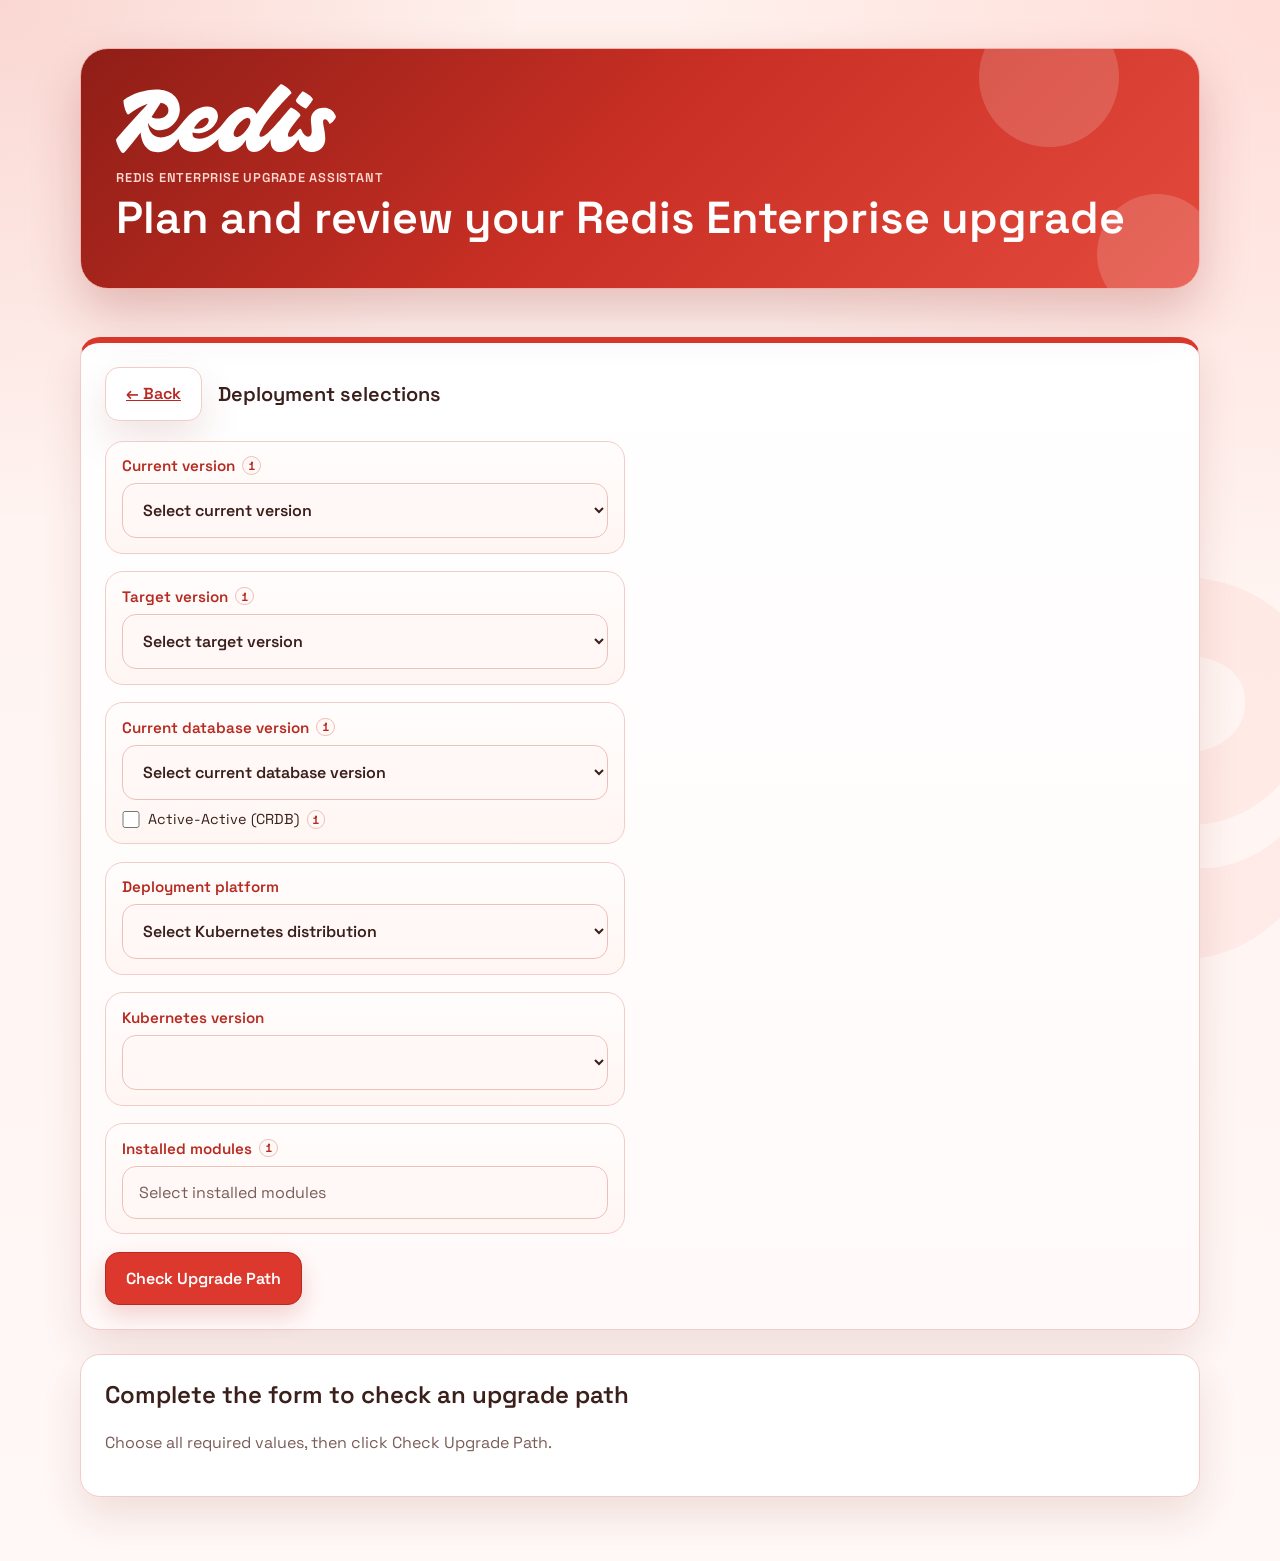
==== kubernetes.html @ 8562b515 "beta1" ====
<!DOCTYPE html>
<html lang="en">
  <head>
    <meta charset="UTF-8" />
    <meta name="viewport" content="width=device-width, initial-scale=1.0" />
    <title>Kubernetes Upgrade · Redis Enterprise Upgrade Pathfinder</title>
    <link rel="stylesheet" href="styles.css" />
  </head>
  <body data-page-type="kubernetes">
    <main class="page-shell">
      <section id="form-view" class="view-stack">
        <section class="hero">
          <img
            class="hero-logo"
            src="./assets/images/SVG/Redis_Logo_White_RGB.svg"
            alt="Redis"
          />
          <p class="eyebrow">Redis Enterprise upgrade assistant</p>
          <h1>Plan and review your Redis Enterprise upgrade</h1>
        </section>

        <section class="card controls-card" aria-labelledby="controls-title">
          <div class="card-heading">
            <a href="index.html" class="secondary-button">← Back</a>
            <h2 id="controls-title">Deployment selections</h2>
          </div>

          <form class="controls-grid" aria-label="Upgrade selections">
          <div class="field field-with-help">
            <div class="field-label-row">
              <label for="source-version" class="field-label">Current version</label>
              <button
                type="button"
                class="field-help-toggle"
                aria-label="How to find the current cluster version"
                aria-controls="source-version-help"
                aria-expanded="false"
              >
                i
              </button>
            </div>
            <select id="source-version"></select>
            <aside id="source-version-help" class="field-help-panel" hidden>
              Check the current cluster version with <a href="https://redis.io/docs/latest/operate/rs/references/cli-utilities/rladmin/status/" target="_blank" rel="noreferrer">rladmin status</a> or <a href="https://redis.io/docs/latest/operate/rs/references/rest-api/" target="_blank" rel="noreferrer">REST API</a>
              <code class="field-command">curl -k -u &lt;user&gt;:&lt;password&gt; https://&lt;cluster-host&gt;:9443/v1/nodes | jq -r '.[0].software_version'</code>
              <span class="field-example">Example returned software_version: 7.22.2-41</span>
            </aside>
          </div>

          <div class="field field-with-help">
            <div class="field-label-row">
              <label for="target-version" class="field-label">Target version</label>
              <button
                type="button"
                class="field-help-toggle"
                aria-label="How to choose the target cluster version"
                aria-controls="target-version-help"
                aria-expanded="false"
              >
                i
              </button>
            </div>
            <select id="target-version"></select>
            <aside id="target-version-help" class="field-help-panel" hidden>
              Check <a href="https://redis.io/docs/latest/operate/kubernetes/release-notes/" target="_blank" rel="noreferrer">Redis Enterprise for Kubernetes release notes</a> for the version you plan to upgrade to so you can review version-specific changes and upgrade considerations
            </aside>
          </div>

          <div class="field field-with-help">
            <div class="field-label-row">
              <label for="database-version" class="field-label">Current database version</label>
              <button
                type="button"
                class="field-help-toggle"
                aria-label="How to choose the current database version"
                aria-controls="database-version-help"
                aria-expanded="false"
              >
                i
              </button>
            </div>
            <select id="database-version"></select>
            <aside id="database-version-help" class="field-help-panel field-help-panel-wide" hidden>
              Check the current database version with <a href="https://redis.io/docs/latest/operate/rs/references/cli-utilities/rladmin/status/" target="_blank" rel="noreferrer">rladmin status extra all</a> or <a href="https://redis.io/docs/latest/operate/rs/references/rest-api/" target="_blank" rel="noreferrer">REST API</a>
              <code class="field-command">curl -k -u &lt;user&gt;:&lt;password&gt; https://&lt;cluster-host&gt;:9443/v1/bdbs | jq '.[] | {name, uid, redis_version}'</code>
              <span class="field-example">Example returned redis_version: 7.4.3</span>
            </aside>
            <div class="active-active-row">
              <label class="active-active-label">
                <input type="checkbox" id="active-active" />
                Active-Active (CRDB)
              </label>
              <button
                type="button"
                class="field-help-toggle"
                aria-label="What is Active-Active (CRDB)"
                aria-controls="active-active-help"
                aria-expanded="false"
              >
                i
              </button>
            </div>
            <aside id="active-active-help" class="field-help-panel field-help-panel-wide" hidden>
              <span>Active-Active databases, also known as CRDB (Conflict-free Replicated Databases), replicate data across multiple Redis Enterprise clusters in different geographic locations. Each participating cluster holds a full copy of the data and can accept both read and write operations locally.</span>
              <span>Upgrading an Active-Active deployment requires a dedicated procedure that coordinates the upgrade across all participating clusters. All clusters must be upgraded to the target Redis Enterprise version before the CRDB configuration itself is upgraded.</span>
            </aside>
          </div>

          <div id="k8s-distribution-field" class="field">
            <label for="k8s-distribution" class="field-label">Deployment platform</label>
            <select id="k8s-distribution"></select>
          </div>

          <div id="k8s-version-field" class="field" hidden>
            <label for="k8s-version" class="field-label">Kubernetes version</label>
            <select id="k8s-version"></select>
          </div>


          <div class="field field-with-help">
            <div class="field-label-row">
              <span id="installed-modules-label" class="field-label">Installed modules</span>
              <button
                type="button"
                class="field-help-toggle"
                aria-label="How to find installed modules"
                aria-controls="installed-modules-help"
                aria-expanded="false"
              >
                i
              </button>
            </div>
            <div
              id="installed-modules"
              class="module-selector"
              role="group"
              aria-labelledby="installed-modules-label"
              aria-disabled="true"
            ></div>
            <aside id="installed-modules-help" class="field-help-panel field-help-panel-wide" hidden>
              Check installed modules with <a href="https://redis.io/docs/latest/operate/rs/references/rest-api/" target="_blank" rel="noreferrer">REST API</a>
              <code class="field-command">curl -k -u &lt;user&gt;:&lt;password&gt; https://&lt;cluster-host&gt;:9443/v1/bdbs | jq '.[] | {name, uid, redis_version, module_list}'</code>
            </aside>
          </div>

            <div class="form-actions">
              <button id="update-guide" class="primary-button" type="button">Check Upgrade Path</button>
            </div>
          </form>
        </section>

        <section id="form-output" class="guide-output" aria-live="polite"></section>
      </section>
    </main>

    <script type="module" src="app.js"></script>
  </body>
</html>
---- styles.css ----
@font-face {
  font-family: 'Space Grotesk';
  src: url('./assets/fonts/Space_Grotesk/static/SpaceGrotesk-Regular.ttf') format('truetype');
  font-style: normal;
  font-weight: 400;
  font-display: swap;
}

@font-face {
  font-family: 'Space Grotesk';
  src: url('./assets/fonts/Space_Grotesk/static/SpaceGrotesk-SemiBold.ttf') format('truetype');
  font-style: normal;
  font-weight: 600;
  font-display: swap;
}

@font-face {
  font-family: 'Space Mono';
  src: url('./assets/fonts/Space_Mono/SpaceMono-Regular.ttf') format('truetype');
  font-style: normal;
  font-weight: 400;
  font-display: swap;
}

:root {
  color-scheme: light;
  --bg: #fff4f1;
  --surface: #ffffff;
  --surface-alt: #fff8f6;
  --border: #f2cdc7;
  --text: #3a1f1b;
  --muted: #7a5d58;
  --accent: #dc382d;
  --accent-strong: #b72a21;
  --accent-soft: #ffe0dc;
  --success: #1d7a46;
  --warning: #8f5a00;
  --warning-bg: #fff4d6;
  --danger: #9a2d2d;
  --danger-bg: #ffe3e3;
  --shadow: 0 18px 40px rgba(126, 35, 28, 0.12);
  font-family: 'Space Grotesk', Inter, ui-sans-serif, system-ui, -apple-system, BlinkMacSystemFont, sans-serif;
}

* {
  box-sizing: border-box;
}

body {
  position: relative;
  margin: 0;
  min-height: 100vh;
  background:
    radial-gradient(circle at top left, rgba(220, 56, 45, 0.14), transparent 26%),
    radial-gradient(circle at top right, rgba(255, 168, 160, 0.28), transparent 30%),
    linear-gradient(180deg, #fff1ed 0%, var(--bg) 34%, #fff8f6 100%);
  color: var(--text);
  font-family: 'Space Grotesk', Inter, ui-sans-serif, system-ui, -apple-system, BlinkMacSystemFont, sans-serif;
  overflow-x: hidden;
}

body::before {
  content: '';
  position: fixed;
  right: -4rem;
  bottom: -5rem;
  width: min(34vw, 420px);
  height: min(34vw, 420px);
  background: url('./assets/images/SVG/Redis_Mark_Red_RGB.svg') center / contain no-repeat;
  opacity: 0.06;
  pointer-events: none;
  z-index: 0;
}

button,
select {
  font: inherit;
}

.page-shell {
  position: relative;
  z-index: 1;
  width: min(1120px, calc(100% - 2rem));
  margin: 0 auto;
  padding: 3rem 0 4rem;
}

.view-stack,
.results-view {
  display: grid;
  gap: 1.5rem;
}

.hero {
  position: relative;
  margin-bottom: 1.5rem;
  padding: 2.2rem;
  overflow: hidden;
  border: 1px solid #f0b4ac;
  border-radius: 28px;
  background: linear-gradient(135deg, #8f1e17 0%, #c92f24 48%, #e44a3c 100%);
  box-shadow: 0 24px 50px rgba(143, 30, 23, 0.24);
}

.hero-logo {
  position: relative;
  z-index: 1;
  display: block;
  width: clamp(144px, 18vw, 220px);
  max-width: 100%;
  margin-bottom: 1rem;
}

.hero::before,
.hero::after {
  content: '';
  position: absolute;
  border-radius: 50%;
  opacity: 0.18;
  background: rgba(255, 255, 255, 0.9);
}

.hero::before {
  top: -42px;
  right: 80px;
  width: 140px;
  height: 140px;
}

.hero::after {
  right: -18px;
  bottom: -26px;
  width: 120px;
  height: 120px;
}

.eyebrow {
  margin: 0 0 0.5rem;
  position: relative;
  z-index: 1;
  color: #ffd8d1;
  font-weight: 700;
  letter-spacing: 0.06em;
  text-transform: uppercase;
  font-size: 0.8rem;
}

h1,
h2,
h3,
h4,
p {
  margin-top: 0;
}

h1,
h2,
h3,
h4,
.eyebrow,
.card-heading h2 {
  font-family: 'Space Grotesk', Inter, ui-sans-serif, system-ui, sans-serif;
  font-weight: 600;
}

h1 {
  position: relative;
  z-index: 1;
  margin-bottom: 0.75rem;
  font-size: clamp(1.9rem, 3.5vw, 2.85rem);
  line-height: 1.05;
  color: #ffffff;
}

.card,
.guide-panel,
.guide-section {
  background: var(--surface);
  border: 1px solid var(--border);
  border-radius: 20px;
  box-shadow: var(--shadow);
}

.controls-card {
  padding: 1.5rem;
  border-top: 6px solid var(--accent);
  background: linear-gradient(180deg, #ffffff 0%, #fffaf9 100%);
}

.card-heading {
  display: flex;
  gap: 1rem;
  align-items: center;
  margin-bottom: 1.25rem;
}

.card-heading h2 {
  margin-bottom: 0;
  font-size: 1.25rem;
}

.controls-grid {
  display: grid;
  grid-template-columns: 1fr;
  gap: 1.1rem;
  max-width: 520px;
}

.form-actions {
  display: flex;
  justify-content: flex-start;
}

.results-actions {
  display: flex;
  justify-content: flex-start;
}

.results-hero {
  display: flex;
  align-items: flex-start;
  justify-content: space-between;
  gap: 1rem;
  padding: 1.5rem;
}

.results-eyebrow {
  color: var(--accent-strong);
}

.results-intro {
  margin-bottom: 0;
}

.field {
  display: grid;
  gap: 0.5rem;
  font-weight: 600;
  position: relative;
  padding: 0.9rem 1rem;
  border: 1px solid var(--border);
  border-radius: 18px;
  background: linear-gradient(180deg, #fffdfc 0%, #fff6f3 100%);
}

.field > span,
.field-label {
  font-size: 0.95rem;
  color: var(--accent-strong);
}

.active-active-row {
  display: flex;
  align-items: center;
  gap: 0.5rem;
  margin-top: 0.15rem;
}

.active-active-label {
  display: inline-flex;
  align-items: center;
  gap: 0.5rem;
  font-size: 0.9rem;
  font-weight: 400;
  color: var(--text);
  cursor: pointer;
}

.active-active-label input[type='checkbox'] {
  width: 1.1rem;
  height: 1.1rem;
  margin: 0;
  accent-color: var(--accent);
  cursor: pointer;
}

.active-active-panel ol {
  margin: 0.5rem 0 0;
  padding-left: 1.2rem;
  color: var(--text);
  line-height: 1.65;
}

.active-active-panel li + li {
  margin-top: 0.45rem;
}

.field-label-row {
  display: inline-flex;
  align-items: center;
  gap: 0.45rem;
}

.field-help-toggle {
  display: inline-flex;
  align-items: center;
  justify-content: center;
  width: 1.15rem;
  height: 1.15rem;
  border: 1px solid #efc0b8;
  border-radius: 999px;
  background: var(--surface-alt);
  color: var(--accent-strong);
  font-family: 'Space Mono', monospace;
  font-size: 0.72rem;
  line-height: 1;
  cursor: pointer;
  padding: 0;
}

.field-help-panel {
  position: absolute;
  top: 0.8rem;
  left: calc(100% + 1rem);
  z-index: 20;
  width: min(28rem, calc(100vw - 4rem));
  padding: 0.95rem 1rem;
  border: 1px solid var(--border);
  border-radius: 18px;
  background: linear-gradient(180deg, #ffffff 0%, #fffaf9 100%);
  box-shadow: 0 18px 34px rgba(68, 17, 10, 0.14);
  gap: 0.4rem;
  font-size: 0.78rem;
  font-weight: 400;
  line-height: 1.45;
  color: var(--muted);
}

.field-help-panel-wide {
  width: min(32rem, calc(100vw - 4rem));
}

.field-with-help.help-open .field-help-panel {
  display: grid;
}

.field-help-toggle:hover,
.field-help-toggle:focus,
.field-with-help.help-open .field-help-toggle {
  box-shadow: 0 0 0 3px rgba(220, 56, 45, 0.14);
  outline: none;
}

.field-help-panel a {
  color: var(--accent-strong);
}

.field-command,
.field-example {
  font-family: 'Space Mono', monospace;
  font-size: 0.76rem;
}

.field-command {
  display: block;
  overflow-wrap: break-word;
}

@media (max-width: 900px) {
  .field-help-panel {
    top: calc(100% + 0.55rem);
    left: 0;
  }
}

.field select {
  width: 100%;
  padding: 0.95rem 1rem;
  border: 1px solid #efc0b8;
  border-radius: 14px;
  background: var(--surface-alt);
  color: var(--text);
  box-shadow: inset 0 1px 0 rgba(255, 255, 255, 0.7);
}

.module-selector {
  display: grid;
  gap: 0.7rem;
  width: 100%;
  padding: 0.95rem 1rem;
  border: 1px solid #efc0b8;
  border-radius: 14px;
  background: var(--surface-alt);
  color: var(--text);
  box-shadow: inset 0 1px 0 rgba(255, 255, 255, 0.7);
}

.module-selector[aria-disabled='true'] {
  color: var(--muted);
}

.module-selector:focus-within {
  outline: 3px solid rgba(220, 56, 45, 0.18);
  outline-offset: 2px;
}

.module-selector-placeholder,
.module-selector-empty,
.module-selector-helper,
.module-option-meta {
  font-weight: 400;
  color: var(--muted);
}

.module-selector-list {
  display: grid;
  gap: 0.7rem;
}

.module-option {
  display: grid;
  grid-template-columns: auto 1fr;
  gap: 0.7rem;
  align-items: start;
  font-weight: 400;
  color: var(--text);
}

.module-option input {
  margin: 0.18rem 0 0;
  accent-color: var(--accent);
}

.module-option-copy {
  display: grid;
  gap: 0.18rem;
}

.module-option-label {
  color: var(--text);
}

.module-option-meta,
.module-selector-helper,
.module-selector-empty {
  font-size: 0.82rem;
  line-height: 1.45;
}

code {
  font-family: 'Space Mono', ui-monospace, SFMono-Regular, Menlo, Consolas, monospace;
  font-size: 0.95em;
}

.field select:focus {
  outline: 3px solid rgba(220, 56, 45, 0.18);
  outline-offset: 2px;
}

.primary-button {
  border: 1px solid var(--accent-strong);
  border-radius: 14px;
  padding: 0.95rem 1.25rem;
  background: var(--accent);
  color: #ffffff;
  font-weight: 600;
  box-shadow: 0 10px 24px rgba(183, 42, 33, 0.2);
  cursor: pointer;
}

.primary-button:hover {
  background: var(--accent-strong);
}

.secondary-button {
  border: 1px solid var(--border);
  border-radius: 14px;
  padding: 0.95rem 1.25rem;
  background: var(--surface);
  color: var(--accent-strong);
  font-weight: 600;
  box-shadow: var(--shadow);
  cursor: pointer;
}

.secondary-button:hover {
  background: #fff6f3;
}

.primary-button:focus {
  outline: 3px solid rgba(220, 56, 45, 0.18);
  outline-offset: 2px;
}

.secondary-button:focus {
  outline: 3px solid rgba(220, 56, 45, 0.18);
  outline-offset: 2px;
}

.guide-output {
  display: grid;
  gap: 1.25rem;
}

.start-upgrade-guide-wrapper {
  display: flex;
  justify-content: center;
  margin-top: 0.5rem;
}

.start-upgrade-guide-button {
  font-size: 1rem;
  padding: 1rem 2rem;
}

.guide-panel {
  padding: 1.5rem;
}

.results-summary-card {
  padding: 1.5rem;
}

.results-summary-list {
  margin: 0;
  display: grid;
  grid-template-columns: repeat(auto-fit, minmax(220px, 1fr));
  gap: 0.9rem 1.25rem;
}

.results-summary-list div {
  display: grid;
  gap: 0.2rem;
}

.results-summary-list dt {
  color: var(--accent-strong);
  font-size: 0.85rem;
  font-weight: 700;
}

.results-summary-list dd {
  margin: 0;
  color: var(--muted);
  line-height: 1.5;
}

.guide-title-row {
  display: flex;
  gap: 0;
  align-items: center;
}

.guide-title-row h2 {
  margin-bottom: 0;
}

.guide-section,
.reference-card {
  border: 1px solid var(--border);
  border-radius: 18px;
  background: #fffdfc;
}

.guide-section p,
.status-copy,
.unsupported-copy,
.reference-card p {
  color: var(--muted);
  line-height: 1.6;
}

.guide-section {
  padding: 1.1rem 1rem;
}

.guide-section ol,
.guide-section ul,
.unsupported-panel ul,
.reference-list {
  margin: 0;
  padding-left: 1.2rem;
  color: var(--text);
  line-height: 1.65;
}

.guide-section li + li,
.unsupported-panel li + li,
.reference-list li + li {
  margin-top: 0.45rem;
}

.warning-panel,
.unsupported-panel {
  padding: 1.15rem 1rem;
  border-radius: 18px;
}

.warning-panel {
  margin-top: 1.25rem;
  background: var(--warning-bg);
  border: 1px solid #f1d48a;
}

.warning-panel h3,
.unsupported-panel h3 {
  margin-bottom: 0.5rem;
}

.unsupported-panel {
  background: var(--danger-bg);
  border: 1px solid #f1b2b2;
}

.references {
  margin-top: 1.25rem;
}

.reference-list a {
  color: var(--accent);
  text-decoration: none;
}

.reference-list a:hover {
  text-decoration: underline;
}

/* ---------------------------------------------------------------------------
   Wizard
   --------------------------------------------------------------------------- */

.wizard {
  margin-top: 1.5rem;
}

.wizard-progress {
  display: flex;
  align-items: center;
  justify-content: space-between;
  gap: 1rem;
  margin-bottom: 1rem;
}

.wizard-step-indicator {
  font-size: 0.85rem;
  font-weight: 600;
  color: var(--muted);
  white-space: nowrap;
}

.wizard-step-dots {
  display: flex;
  gap: 0.5rem;
  align-items: center;
}

.wizard-dot {
  width: 10px;
  height: 10px;
  border: 2px solid var(--border);
  border-radius: 50%;
  padding: 0;
  background: var(--surface);
  cursor: pointer;
  transition: background 0.2s, border-color 0.2s;
}

.wizard-dot:hover {
  border-color: var(--accent);
}

.wizard-dot-active {
  background: var(--accent);
  border-color: var(--accent);
}

.wizard-step-panel {
  animation: wizard-fade-in 0.25s ease;
}

@keyframes wizard-fade-in {
  from {
    opacity: 0;
    transform: translateY(6px);
  }
  to {
    opacity: 1;
    transform: translateY(0);
  }
}

.wizard-step-title {
  margin-bottom: 0.75rem;
  font-size: 1.1rem;
}

.wizard-step-list {
  margin: 0.75rem 0 0.75rem 1.25rem;
  padding: 0;
  display: flex;
  flex-direction: column;
  gap: 0.65rem;
}

.wizard-step-list li {
  font-size: 0.88rem;
  color: var(--text);
  line-height: 1.55;
}

.wizard-step-list ul,
.wizard-step-list ol {
  margin: 0.45rem 0 0.25rem 1.25rem;
  padding: 0;
  display: flex;
  flex-direction: column;
  gap: 0.4rem;
}

.wizard-step-list ul {
  list-style: disc;
}

.wizard-step-list pre {
  margin: 0.5rem 0;
  padding: 0.6rem 0.85rem;
  background: var(--surface);
  border: 1px solid var(--border);
  border-radius: 8px;
  overflow-x: auto;
}

.wizard-step-list pre code {
  font-size: 0.82rem;
  line-height: 1.5;
  white-space: pre;
}

.wizard-step-ref {
  margin-top: 1.25rem;
  padding-top: 0.75rem;
  border-top: 1px solid var(--border);
}

.wizard-step-ref h4 {
  font-size: 0.78rem;
  font-weight: 600;
  color: var(--muted);
  margin-bottom: 0.35rem;
  text-transform: uppercase;
  letter-spacing: 0.04em;
}

.wizard-step-ref a {
  display: block;
  color: var(--accent);
  font-size: 0.85rem;
  text-decoration: none;
}

.wizard-step-ref a + a {
  margin-top: 0.3rem;
}

.wizard-step-ref a:hover {
  text-decoration: underline;
}

.wizard-nav {
  display: flex;
  justify-content: space-between;
  align-items: center;
  margin-top: 1rem;
  gap: 1rem;
}

.wizard-nav-button {
  min-width: 120px;
  padding: 0.75rem 1.25rem;
  font-size: 0.88rem;
}

@media (max-width: 860px) {
  .page-shell {
    width: min(100% - 1rem, 1120px);
    padding-top: 2rem;
  }

  .results-hero,
  .card-heading,
  .guide-title-row {
    align-items: flex-start;
    flex-direction: column;
  }
}

@media (max-width: 560px) {
  .controls-grid {
    grid-template-columns: 1fr;
  }
}

/* ---------------------------------------------------------------------------
   Path selection (intermediate version picker)
   --------------------------------------------------------------------------- */

.path-selection-content {
  padding: 0 1.5rem;
}

.path-options {
  display: flex;
  flex-direction: column;
  gap: 0.75rem;
  margin-top: 1rem;
}

.path-option {
  display: flex;
  align-items: flex-start;
  gap: 0.75rem;
  padding: 1rem;
  border: 1px solid #d1d5db;
  border-radius: 0.5rem;
  cursor: pointer;
  transition: border-color 0.15s ease, background-color 0.15s ease;
}

.path-option:hover {
  border-color: #6366f1;
  background-color: #f5f3ff;
}

.path-option input[type="radio"] {
  margin-top: 0.25rem;
  accent-color: #6366f1;
}

.path-option-label {
  display: flex;
  flex-direction: column;
  gap: 0.25rem;
}

.path-option-detail {
  font-size: 0.85rem;
  color: #6b7280;
}

.path-selection-actions {
  padding: 1rem 1.5rem;
  display: flex;
  justify-content: flex-end;
}

/* ── Landing page ─────────────────────────────────────────────────────────── */

.landing-options {
  display: grid;
  grid-template-columns: repeat(auto-fit, minmax(220px, 1fr));
  gap: 1rem;
  max-width: 680px;
}

.landing-option {
  display: flex;
  align-items: flex-start;
  gap: 0.85rem;
  padding: 1.1rem 1.2rem;
  border: 2px solid var(--border);
  border-radius: 18px;
  background: linear-gradient(180deg, #fffdfc 0%, #fff6f3 100%);
  cursor: pointer;
  transition: border-color 0.15s, box-shadow 0.15s;
}

.landing-option:hover {
  border-color: var(--accent);
  box-shadow: 0 0 0 3px rgba(220, 56, 45, 0.1);
}

.landing-option input[type='radio'] {
  margin-top: 0.2rem;
  accent-color: var(--accent);
  width: 1.1rem;
  height: 1.1rem;
  flex-shrink: 0;
  cursor: pointer;
}

.landing-option:has(input:checked) {
  border-color: var(--accent);
  background: linear-gradient(180deg, #fff6f3 0%, #ffe8e4 100%);
  box-shadow: 0 0 0 3px rgba(220, 56, 45, 0.12);
}

.landing-option-body {
  display: grid;
  gap: 0.25rem;
}

.landing-option-title {
  font-weight: 600;
  font-size: 1rem;
  color: var(--text);
}

.landing-option-description {
  font-weight: 400;
  font-size: 0.85rem;
  color: var(--muted);
  line-height: 1.4;
}
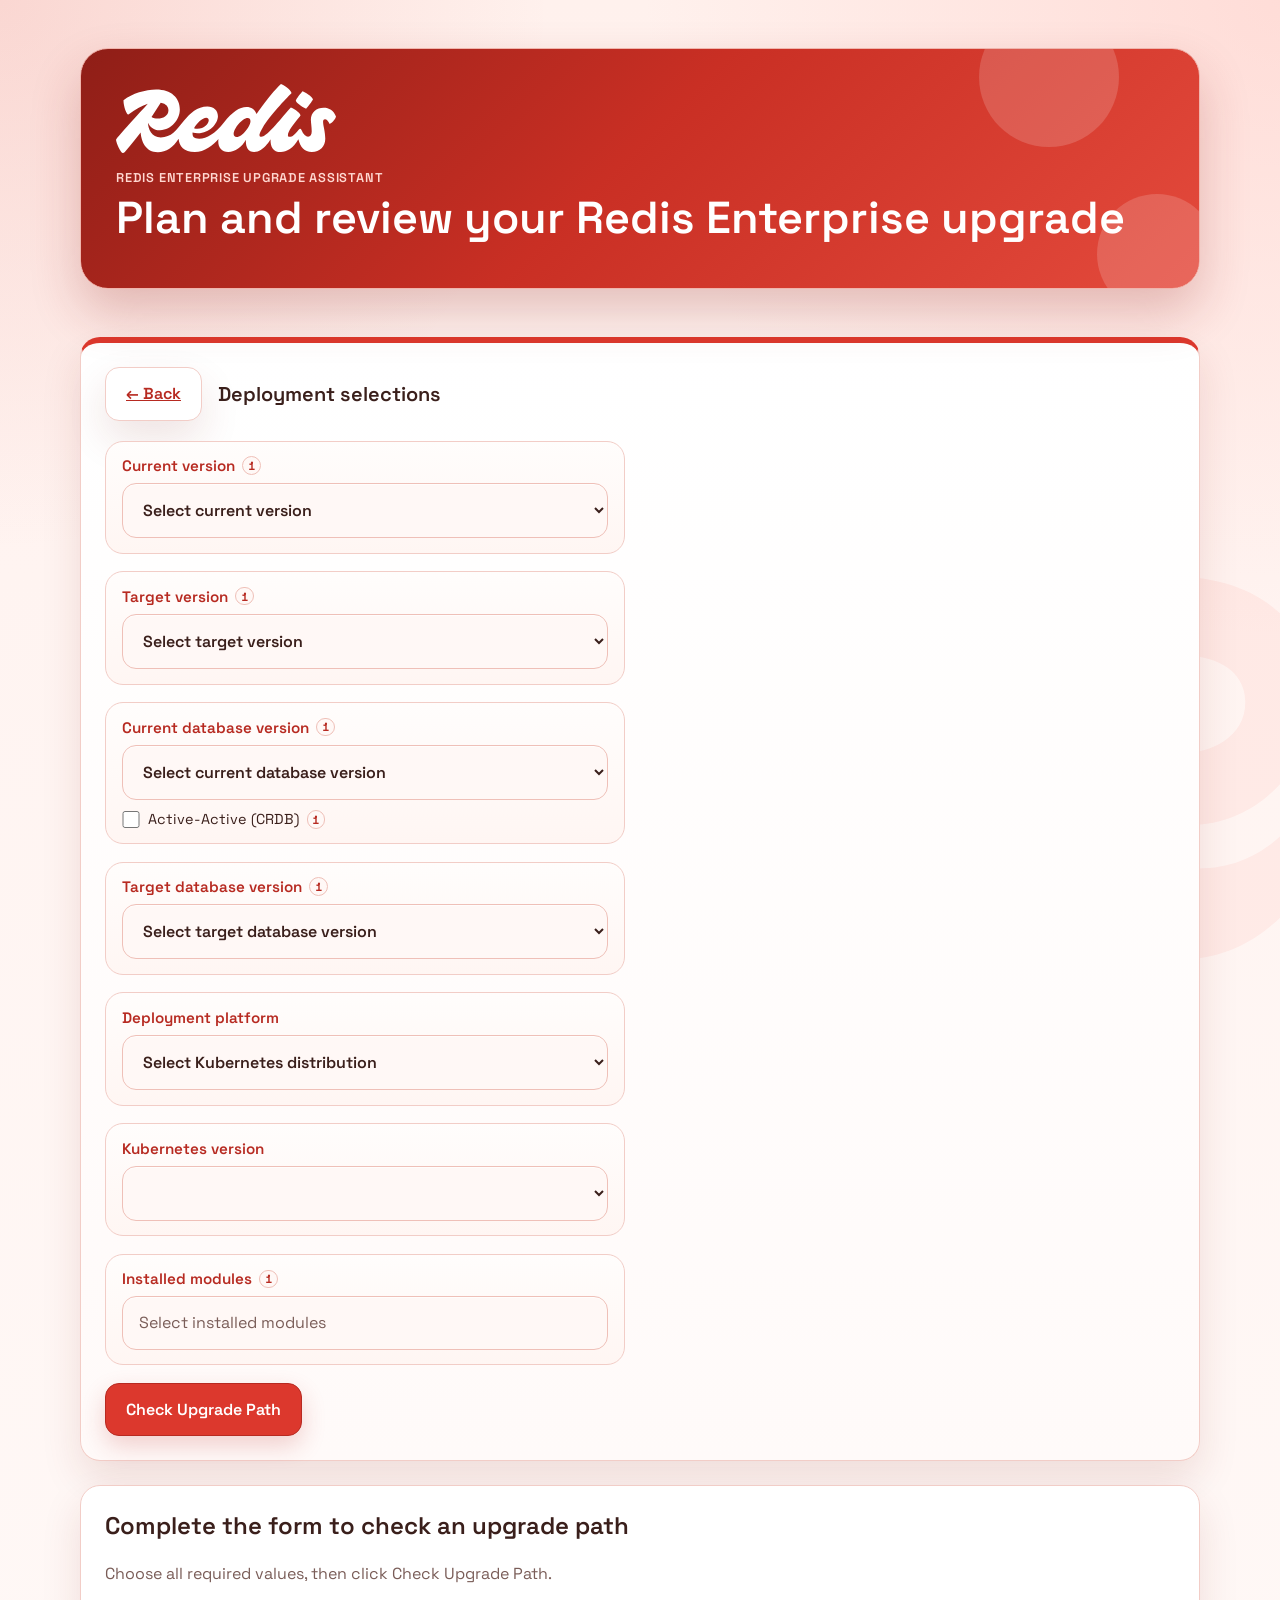
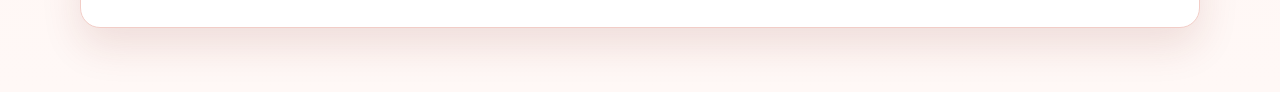
==== commit 0f0dca3a: "add pdf export + breaking changes" ====
--- a/kubernetes.html
+++ b/kubernetes.html
@@ -106,6 +106,25 @@
             </aside>
           </div>
 
+          <div class="field field-with-help">
+            <div class="field-label-row">
+              <label for="target-database-version" class="field-label">Target database version</label>
+              <button
+                type="button"
+                class="field-help-toggle"
+                aria-label="How to choose the target database version"
+                aria-controls="target-database-version-help"
+                aria-expanded="false"
+              >
+                i
+              </button>
+            </div>
+            <select id="target-database-version"></select>
+            <aside id="target-database-version-help" class="field-help-panel field-help-panel-wide" hidden>
+              The database version you plan to run after the upgrade. Only versions bundled with your target Redis Enterprise version and newer than your current database are offered. Pathfinder reports the Redis Community Edition breaking changes introduced across this jump so you can review command and behavior changes before upgrading.
+            </aside>
+          </div>
+
           <div id="k8s-distribution-field" class="field">
             <label for="k8s-distribution" class="field-label">Deployment platform</label>
             <select id="k8s-distribution"></select>
--- a/styles.css
+++ b/styles.css
@@ -560,6 +560,111 @@
   line-height: 1.6;
 }
 
+.process-summary-steps {
+  margin: 1rem 0 0;
+  padding-left: 2.25rem;
+  font-size: 1.05rem;
+  line-height: 1.6;
+  color: var(--text);
+  list-style: decimal;
+}
+
+.process-summary-steps li {
+  margin-bottom: 0.6rem;
+  padding-left: 0.35rem;
+}
+
+.process-summary-steps li:last-child {
+  margin-bottom: 0;
+}
+
+.process-summary-steps li::marker {
+  color: var(--accent-strong);
+  font-weight: 600;
+}
+
+.process-summary-steps strong {
+  color: var(--accent-strong);
+  font-weight: 600;
+}
+
+.process-summary-option {
+  margin-top: 1.25rem;
+  padding: 1rem 1.1rem;
+  background: var(--surface-alt);
+  border: 1px solid var(--border);
+  border-radius: 10px;
+}
+
+.process-summary-option:first-of-type {
+  margin-top: 1rem;
+}
+
+.process-summary-option .process-summary-steps {
+  margin-top: 0.5rem;
+}
+
+.process-summary-option-title {
+  margin: 0;
+  font-size: 1rem;
+  font-weight: 600;
+  color: var(--accent-strong);
+  letter-spacing: 0.02em;
+  text-transform: uppercase;
+}
+
+.process-summary-guidance {
+  margin-top: 0.85rem;
+  display: flex;
+  flex-direction: column;
+  gap: 0.6rem;
+  font-size: 0.95rem;
+  line-height: 1.55;
+}
+
+.process-summary-pros,
+.process-summary-cons {
+  padding: 0.65rem 0.85rem;
+  border-radius: 8px;
+  background: var(--surface);
+  border: 1px solid var(--border);
+}
+
+.process-summary-pros {
+  border-left: 3px solid var(--success);
+}
+
+.process-summary-cons {
+  border-left: 3px solid var(--warning);
+  background: var(--warning-bg);
+}
+
+.process-summary-guidance-label {
+  display: block;
+  font-weight: 600;
+  margin-bottom: 0.3rem;
+  color: var(--text);
+}
+
+.process-summary-pros .process-summary-guidance-label {
+  color: var(--success);
+}
+
+.process-summary-cons .process-summary-guidance-label {
+  color: var(--warning);
+}
+
+.process-summary-pros ul,
+.process-summary-cons ul {
+  margin: 0;
+  padding-left: 1.15rem;
+}
+
+.process-summary-pros li,
+.process-summary-cons li {
+  margin: 0.15rem 0;
+}
+
 .guide-section {
   padding: 1.1rem 1rem;
 }
@@ -612,6 +717,118 @@
 }
 
 .reference-list a:hover {
+  text-decoration: underline;
+}
+
+/* ---------------------------------------------------------------------------
+   Breaking changes (results summary card + wizard database step)
+   --------------------------------------------------------------------------- */
+
+.breaking-changes-area-list {
+  margin: 0.75rem 0 0;
+  padding-left: 1.1rem;
+  display: grid;
+  gap: 0.35rem;
+}
+
+.breaking-changes-area-list li {
+  font-size: 0.9rem;
+  line-height: 1.45;
+}
+
+.breaking-changes-gap {
+  margin-top: 0.85rem;
+  padding: 0.75rem 0.9rem;
+  background: var(--warning-bg);
+  border: 1px solid #f1d48a;
+  border-radius: 12px;
+  font-size: 0.85rem;
+}
+
+.breaking-changes-gap a,
+.breaking-changes-summary a {
+  color: var(--accent);
+  text-decoration: none;
+}
+
+.breaking-changes-gap a:hover,
+.breaking-changes-summary a:hover {
+  text-decoration: underline;
+}
+
+.breaking-changes-pointer {
+  margin-top: 0.85rem;
+  font-size: 0.82rem;
+  color: var(--muted);
+}
+
+.wizard-step-breaking-changes {
+  margin-top: 1.25rem;
+  padding: 1rem 1.1rem;
+  background: var(--surface-alt);
+  border: 1px solid var(--border);
+  border-radius: 16px;
+}
+
+.wizard-step-breaking-changes > h4 {
+  font-size: 0.78rem;
+  font-weight: 600;
+  color: var(--accent-strong);
+  margin-bottom: 0.45rem;
+  text-transform: uppercase;
+  letter-spacing: 0.04em;
+}
+
+.breaking-changes-entry {
+  margin-top: 0.9rem;
+  padding-top: 0.9rem;
+  border-top: 1px dashed var(--border);
+}
+
+.breaking-changes-entry:first-of-type {
+  border-top: none;
+  padding-top: 0;
+}
+
+.breaking-changes-entry h5 {
+  font-size: 0.95rem;
+  font-weight: 600;
+  margin-bottom: 0.4rem;
+}
+
+.breaking-changes-entry ul {
+  margin: 0.35rem 0 0;
+  padding-left: 1.1rem;
+  display: grid;
+  gap: 0.3rem;
+}
+
+.breaking-changes-entry li,
+.breaking-changes-entry p {
+  font-size: 0.88rem;
+  line-height: 1.5;
+}
+
+.breaking-changes-area {
+  margin-top: 0.6rem;
+}
+
+.breaking-changes-entry code {
+  background: var(--accent-soft);
+  padding: 0.05rem 0.3rem;
+  border-radius: 5px;
+  font-size: 0.82em;
+}
+
+.breaking-changes-source {
+  display: inline-block;
+  margin-top: 0.5rem;
+  color: var(--accent);
+  font-size: 0.82rem;
+  text-decoration: none;
+}
+
+.breaking-changes-source:hover {
   text-decoration: underline;
 }
 
@@ -901,3 +1118,239 @@
   color: var(--muted);
   line-height: 1.4;
 }
+
+/* feedback-form-trial — remove this whole block to drop the feedback widget */
+.feedback-block {
+  margin: 2.5rem auto 0;
+  padding: 1.5rem 1.6rem;
+  max-width: 960px;
+  background: var(--surface-alt);
+  border: 1px solid var(--border);
+  border-radius: 14px;
+  display: flex;
+  flex-wrap: wrap;
+  align-items: center;
+  justify-content: space-between;
+  gap: 1.25rem;
+}
+
+.feedback-header {
+  flex: 1 1 320px;
+}
+
+.feedback-header h2 {
+  margin: 0;
+  font-size: 1.15rem;
+  color: var(--text);
+}
+
+.feedback-intro {
+  margin: 0.4rem 0 0;
+  font-size: 0.95rem;
+  color: var(--muted);
+}
+
+.feedback-button {
+  display: inline-flex;
+  flex-direction: column;
+  align-items: flex-start;
+  gap: 0.2rem;
+  padding: 0.85rem 1.1rem;
+  background: var(--accent);
+  color: #ffffff;
+  border: 1px solid var(--accent-strong);
+  border-radius: 10px;
+  text-decoration: none;
+  transition: background 0.15s ease, transform 0.15s ease, box-shadow 0.15s ease;
+}
+
+.feedback-button:hover,
+.feedback-button:focus-visible {
+  background: var(--accent-strong);
+  transform: translateY(-1px);
+  box-shadow: 0 8px 20px rgba(126, 35, 28, 0.18);
+  outline: none;
+}
+
+.feedback-button-label {
+  font-weight: 600;
+  font-size: 0.98rem;
+}
+
+.feedback-button-desc {
+  font-size: 0.8rem;
+  opacity: 0.85;
+  line-height: 1.35;
+}
+/* /feedback-form-trial */
+
+/* ---------------------------------------------------------------------------
+   PDF export (Download PDF button + print-only document)
+   --------------------------------------------------------------------------- */
+
+.prepared-for-input {
+  padding: 0.5rem 0.75rem;
+  border: 1px solid var(--border);
+  border-radius: 10px;
+  font-size: 0.85rem;
+  background: var(--surface);
+  color: var(--text);
+  min-width: 12rem;
+}
+
+.prepared-for-input::placeholder {
+  color: var(--muted);
+}
+
+/* The print document is built on demand and never shown on screen — only the
+   browser's print/PDF view reveals it (see @media print below). */
+#print-document {
+  display: none;
+}
+
+@media print {
+  /* Hide the interactive app, the feedback widget, and the decorative body
+     watermark; show only the document. */
+  .page-shell,
+  .feedback-block,
+  body::before {
+    display: none !important;
+  }
+
+  html,
+  body {
+    background: #ffffff !important;
+    color: #1a1a1a;
+    font-size: 11pt;
+  }
+
+  #print-document {
+    display: block;
+  }
+
+  @page {
+    size: A4;
+    margin: 16mm 14mm;
+  }
+
+  .print-cover {
+    border-bottom: 2px solid var(--accent);
+    padding-bottom: 12pt;
+    margin-bottom: 16pt;
+  }
+
+  .print-logo {
+    height: 26pt;
+    width: auto;
+  }
+
+  .print-title {
+    font-size: 20pt;
+    margin: 10pt 0 4pt;
+  }
+
+  .print-meta {
+    font-size: 10pt;
+    color: #555555;
+  }
+
+  .print-summary {
+    margin-bottom: 16pt;
+    break-inside: avoid;
+  }
+
+  .print-summary h2,
+  .print-step-title {
+    font-size: 13pt;
+  }
+
+  .print-summary .results-summary-list {
+    display: grid;
+    grid-template-columns: 1fr 1fr;
+    gap: 3pt 24pt;
+    margin-top: 6pt;
+  }
+
+  .print-summary dt {
+    font-size: 9pt;
+    font-weight: 600;
+    color: #555555;
+  }
+
+  .print-summary dd {
+    margin: 0 0 4pt;
+    font-size: 10.5pt;
+  }
+
+  .print-path {
+    margin-top: 10pt;
+    font-size: 10.5pt;
+  }
+
+  .print-step {
+    margin-bottom: 14pt;
+  }
+
+  .print-step-title {
+    color: var(--accent-strong);
+    border-bottom: 1px solid #cccccc;
+    padding-bottom: 4pt;
+    margin-bottom: 8pt;
+    break-after: avoid;
+  }
+
+  /* Keep atomic units from splitting across pages. */
+  #print-document pre,
+  #print-document li,
+  #print-document .breaking-changes-entry,
+  #print-document .wizard-step-ref,
+  #print-document .wizard-step-breaking-changes {
+    break-inside: avoid;
+  }
+
+  #print-document pre {
+    white-space: pre-wrap;
+    word-break: break-word;
+    background: #f5f5f5;
+    border: 1px solid #dddddd;
+    border-radius: 6px;
+    padding: 6pt 8pt;
+    font-size: 9pt;
+  }
+
+  #print-document code {
+    background: #f0f0f0;
+    padding: 0.05rem 0.25rem;
+    border-radius: 4px;
+  }
+
+  /* Flatten the app's card/panel chrome so it prints as clean prose. */
+  #print-document .guide-panel,
+  #print-document .wizard-step-breaking-changes {
+    background: transparent;
+    border: none;
+    box-shadow: none;
+    padding: 0;
+  }
+
+  /* Make hyperlinks self-contained on paper: show the URL after the text. */
+  #print-document a[href^="http"]::after {
+    content: " (" attr(href) ")";
+    font-size: 0.8em;
+    color: #555555;
+    word-break: break-all;
+  }
+
+  #print-document a {
+    color: #1a1a1a;
+    text-decoration: underline;
+  }
+
+  .print-footer {
+    margin-top: 18pt;
+    padding-top: 8pt;
+    border-top: 1px solid #cccccc;
+    font-size: 8.5pt;
+    color: #666666;
+  }
+}
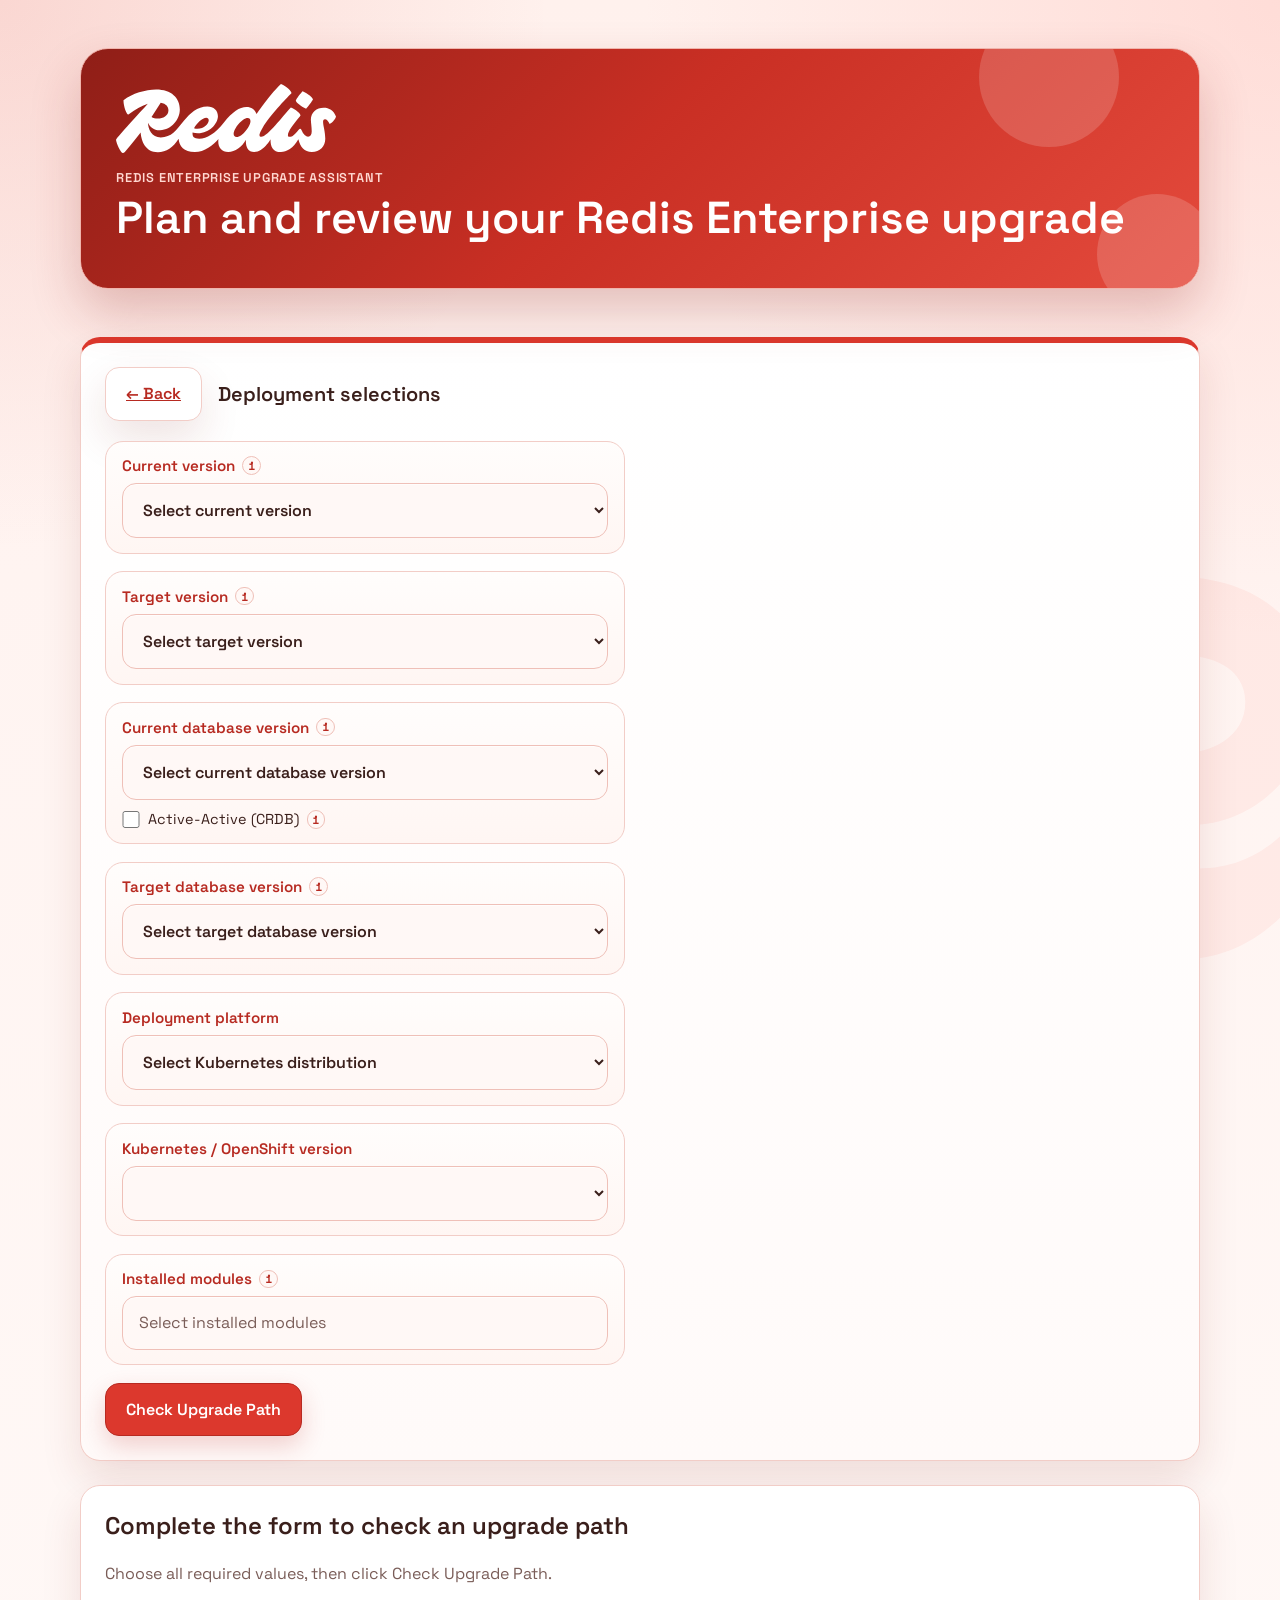
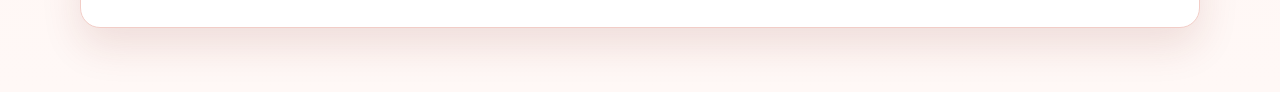
==== commit 30e9eecd: "changes 16th oct" ====
--- a/kubernetes.html
+++ b/kubernetes.html
@@ -131,7 +131,7 @@
           </div>
 
           <div id="k8s-version-field" class="field" hidden>
-            <label for="k8s-version" class="field-label">Kubernetes version</label>
+            <label for="k8s-version" class="field-label">Kubernetes / OpenShift version</label>
             <select id="k8s-version"></select>
           </div>
 
--- a/styles.css
+++ b/styles.css
@@ -91,6 +91,14 @@
   gap: 1.5rem;
 }
 
+/* Grid items default to min-width: auto, which lets wide content (long code
+   lines, tables) stretch a panel past the viewport instead of staying inside
+   it. Pin the floor to 0 so children constrain and scroll internally. */
+.view-stack > *,
+.results-view > * {
+  min-width: 0;
+}
+
 .hero {
   position: relative;
   margin-bottom: 1.5rem;
@@ -937,10 +945,16 @@
   overflow-x: auto;
 }
 
+/* Wrap long commands instead of scrolling/clipping. `pre` on the code element
+   let its min-content width propagate up through the flex list and the #wizard
+   grid item (min-width: auto), stretching the panel past the viewport — and
+   body's overflow-x: hidden made the end of the command unreachable. pre-wrap
+   preserves intentional line breaks; overflow-wrap handles unbroken tokens. */
 .wizard-step-list pre code {
   font-size: 0.82rem;
   line-height: 1.5;
-  white-space: pre;
+  white-space: pre-wrap;
+  overflow-wrap: anywhere;
 }
 
 .wizard-step-ref {
@@ -1222,15 +1236,35 @@
     background: #ffffff !important;
     color: #1a1a1a;
     font-size: 11pt;
+    /* Reset screen layout properties that break print pagination in some
+       engines. Firefox (and some Safari versions) clip content at page
+       boundaries when body has a non-visible overflow — the classic
+       "sentence partially cut off in the PDF, but only in some browsers".
+       100vh/position:relative also interfere with fragmentation. */
+    overflow: visible !important;
+    min-height: 0 !important;
+    height: auto !important;
+    position: static !important;
   }
 
   #print-document {
     display: block;
+    /* Page margins live here instead of @page (see below). Horizontal padding
+       applies on every page; box-decoration-break: clone repeats the vertical
+       padding on every page fragment too (engines that don't support it fall
+       back to first/last page only). */
+    padding: 16mm 14mm;
+    box-decoration-break: clone;
+    -webkit-box-decoration-break: clone;
   }
 
   @page {
     size: A4;
-    margin: 16mm 14mm;
+    /* Zero page margin suppresses the browser's print header/footer (date,
+       page title, URL, page number) — browsers draw those inside the page
+       margin area, so with no margin there is nowhere to render them. The
+       content margins are provided by #print-document padding above. */
+    margin: 0;
   }
 
   .print-cover {
@@ -1299,23 +1333,41 @@
     break-after: avoid;
   }
 
-  /* Keep atomic units from splitting across pages. */
+  /* Keep atomic units from splitting across pages. Deliberately NOT applied
+     to <li>: several steps (Active-Active especially) have list items taller
+     than a full page, and an unbreakable element that exceeds the page is
+     clipped by some engines (Firefox/Safari) instead of force-broken. Lists
+     break naturally; widows/orphans below keep the breaks clean. */
   #print-document pre,
-  #print-document li,
   #print-document .breaking-changes-entry,
-  #print-document .wizard-step-ref,
-  #print-document .wizard-step-breaking-changes {
+  #print-document .wizard-step-ref {
     break-inside: avoid;
+  }
+
+  /* Never slice a lone line of text at a page boundary. */
+  #print-document p,
+  #print-document li {
+    orphans: 2;
+    widows: 2;
   }
 
   #print-document pre {
     white-space: pre-wrap;
     word-break: break-word;
+    overflow: visible; /* paper can't scroll — neutralize the screen overflow-x: auto */
     background: #f5f5f5;
     border: 1px solid #dddddd;
     border-radius: 6px;
     padding: 6pt 8pt;
     font-size: 9pt;
+  }
+
+  /* The screen rule `.wizard-step-list pre code { white-space: pre; }` would
+     otherwise defeat the pre-wrap above on the inner <code>, clipping long
+     commands (e.g. rladmin cluster join … replace_node) at the page edge. */
+  #print-document pre code {
+    white-space: pre-wrap;
+    overflow-wrap: anywhere;
   }
 
   #print-document code {
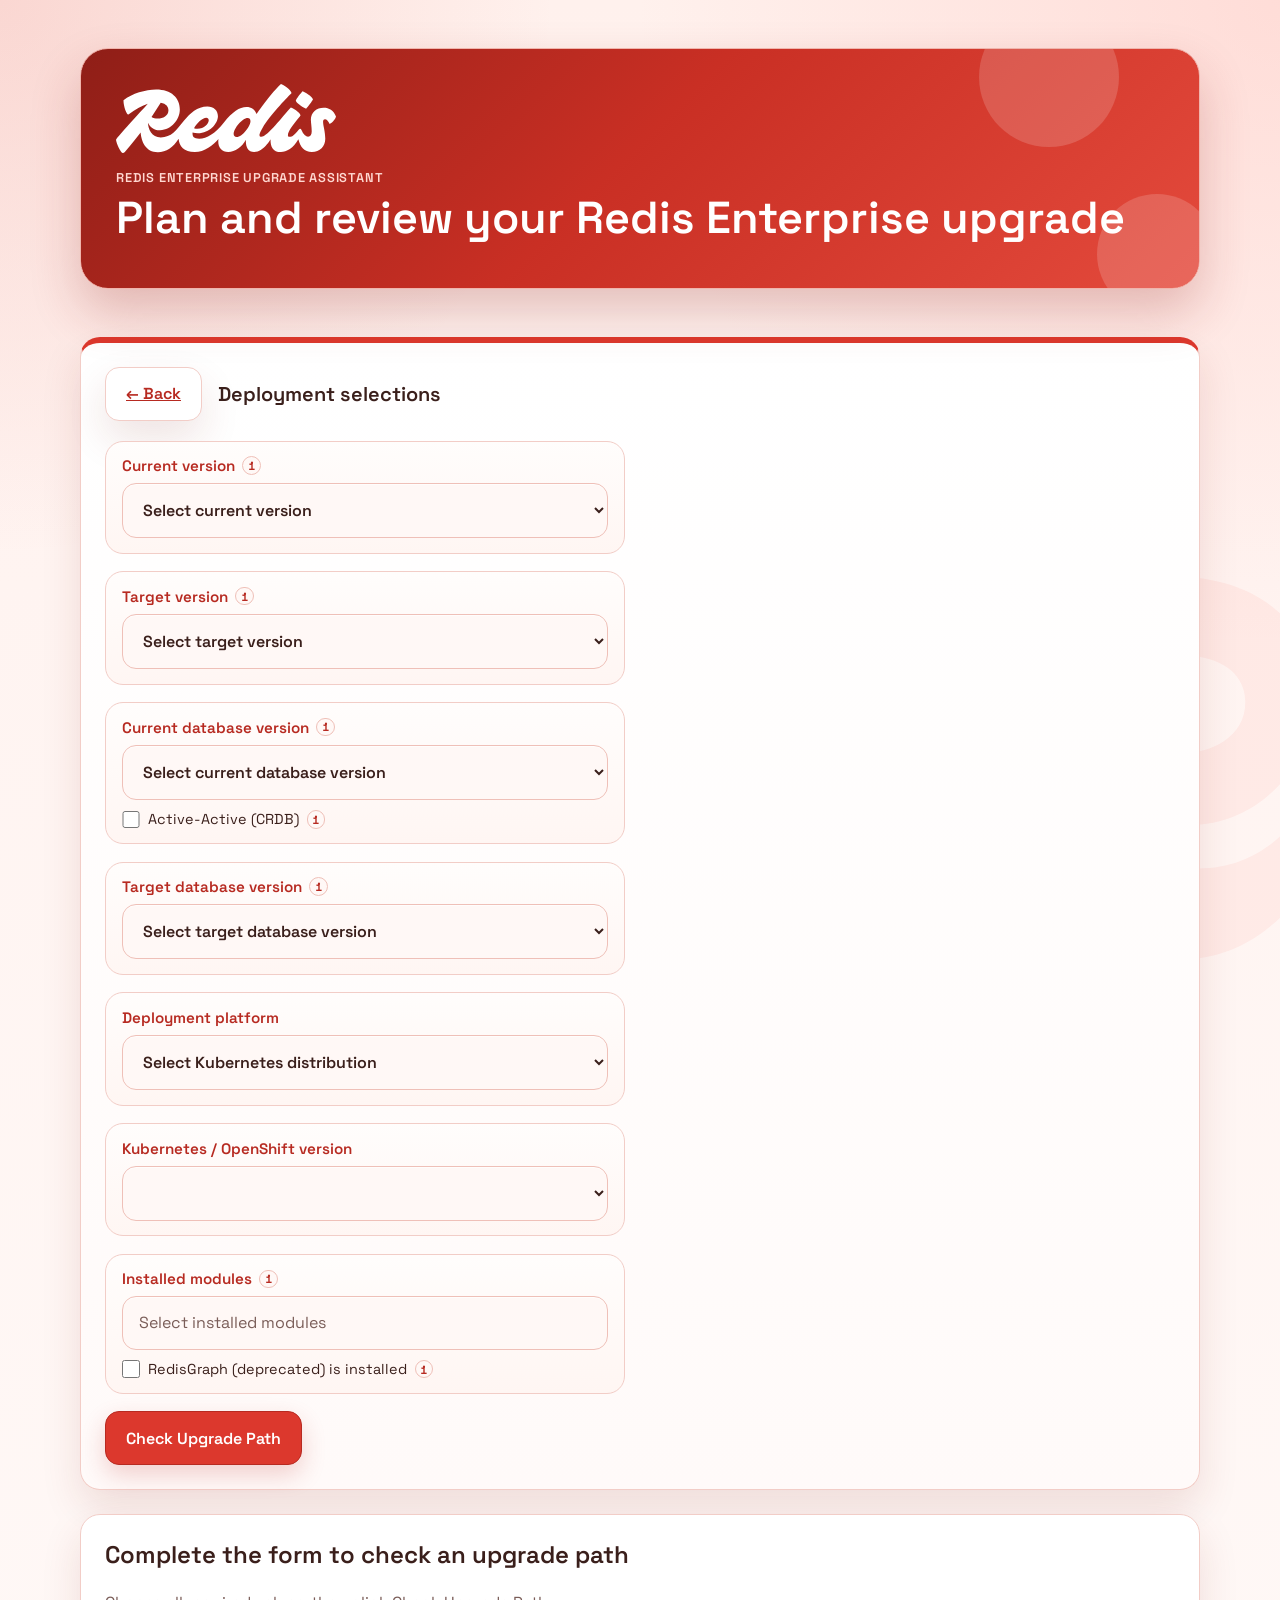
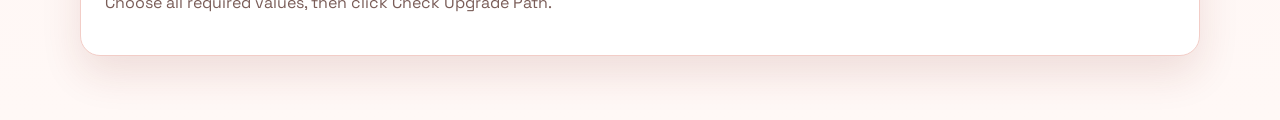
==== commit 55356ce8: "RedisGraph_1" ====
--- a/kubernetes.html
+++ b/kubernetes.html
@@ -160,6 +160,25 @@
               Check installed modules with <a href="https://redis.io/docs/latest/operate/rs/references/rest-api/" target="_blank" rel="noreferrer">REST API</a>
               <code class="field-command">curl -k -u &lt;user&gt;:&lt;password&gt; https://&lt;cluster-host&gt;:9443/v1/bdbs | jq '.[] | {name, uid, redis_version, module_list}'</code>
             </aside>
+            <div class="checkbox-row">
+              <label class="checkbox-label">
+                <input type="checkbox" id="redis-graph" />
+                RedisGraph (deprecated) is installed
+              </label>
+              <button
+                type="button"
+                class="field-help-toggle"
+                aria-label="Why RedisGraph matters for the upgrade"
+                aria-controls="redis-graph-help"
+                aria-expanded="false"
+              >
+                i
+              </button>
+            </div>
+            <aside id="redis-graph-help" class="field-help-panel field-help-panel-wide" hidden>
+              <span>RedisGraph is end-of-life: Redis ended support for it on January 31, 2025. Tick this if any database, or the cluster itself, has the <code>graph</code> module.</span>
+              <span>To check, run the command above and look for <code>graph</code> in each database's <code>module_list</code>.</span>
+            </aside>
           </div>
 
             <div class="form-actions">
--- a/styles.css
+++ b/styles.css
@@ -257,14 +257,16 @@
   color: var(--accent-strong);
 }
 
-.active-active-row {
+.active-active-row,
+.checkbox-row {
   display: flex;
   align-items: center;
   gap: 0.5rem;
   margin-top: 0.15rem;
 }
 
-.active-active-label {
+.active-active-label,
+.checkbox-label {
   display: inline-flex;
   align-items: center;
   gap: 0.5rem;
@@ -274,7 +276,8 @@
   cursor: pointer;
 }
 
-.active-active-label input[type='checkbox'] {
+.active-active-label input[type='checkbox'],
+.checkbox-label input[type='checkbox'] {
   width: 1.1rem;
   height: 1.1rem;
   margin: 0;
